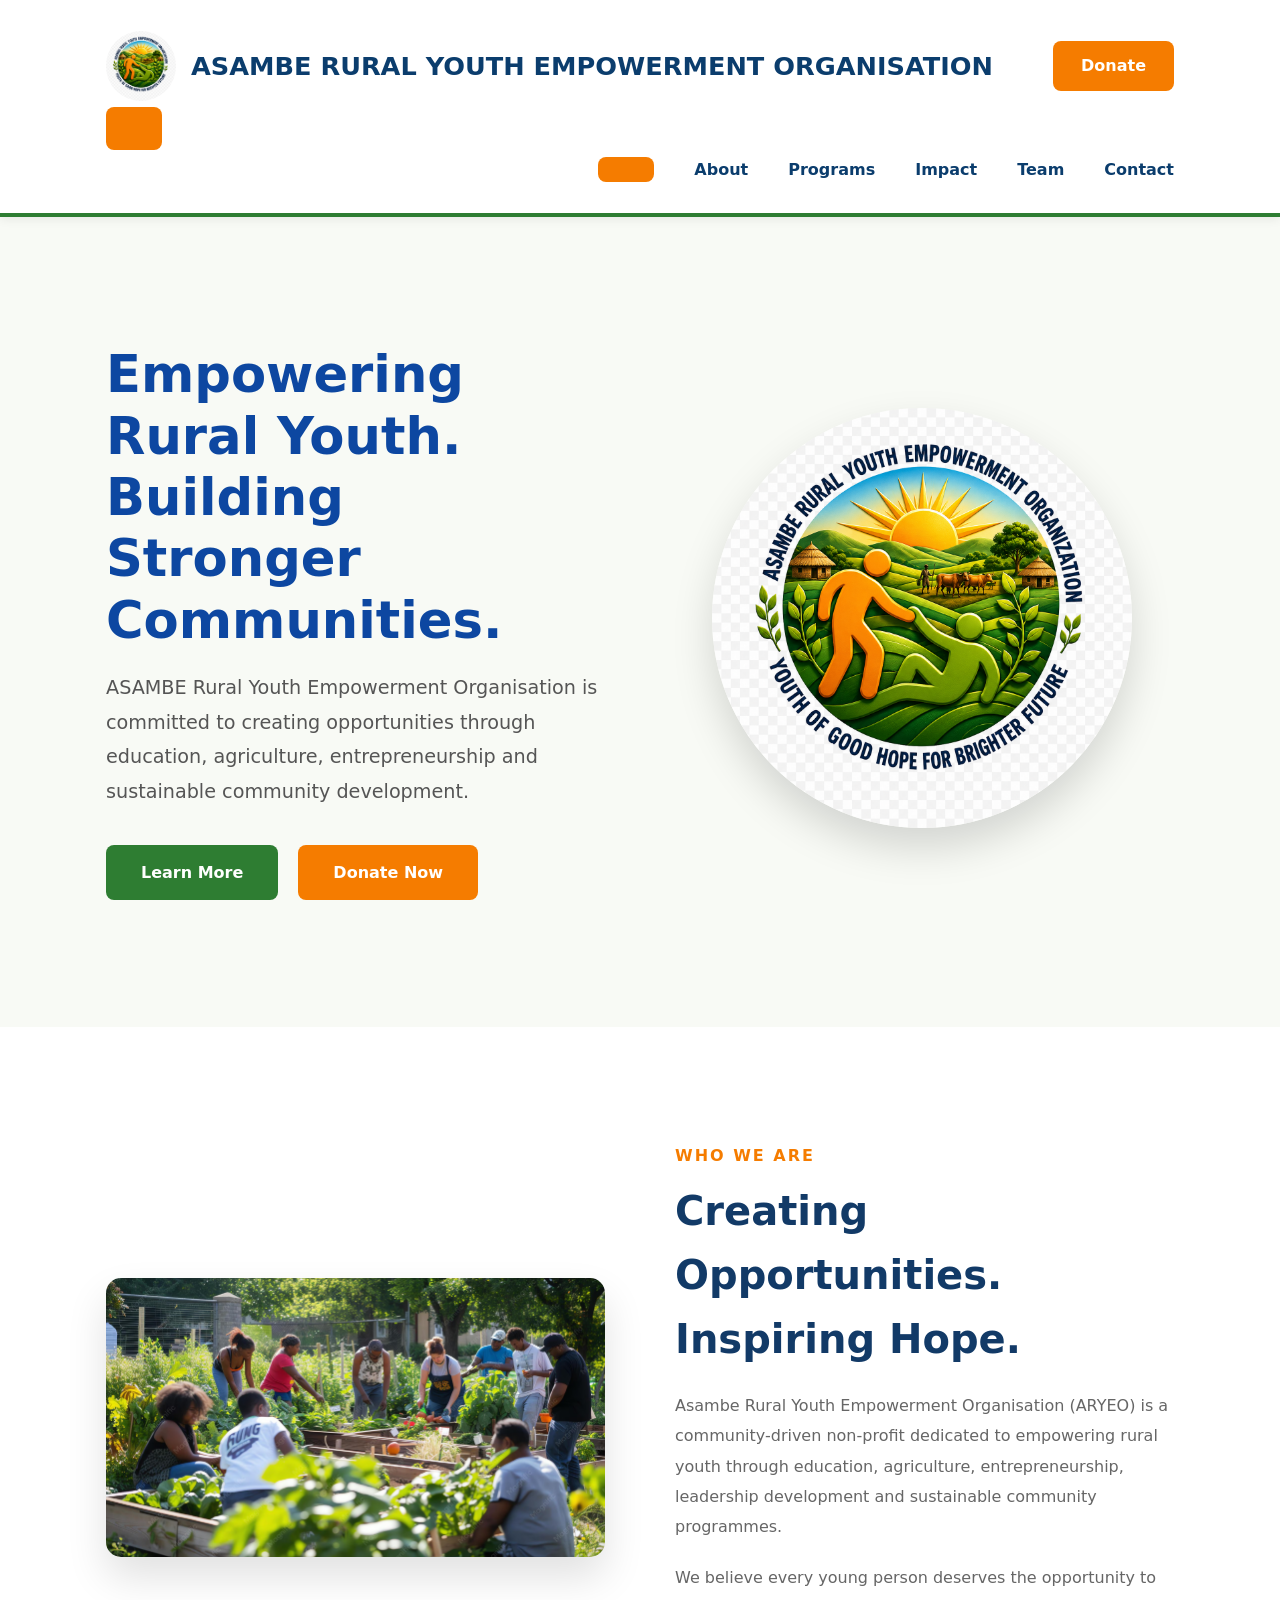
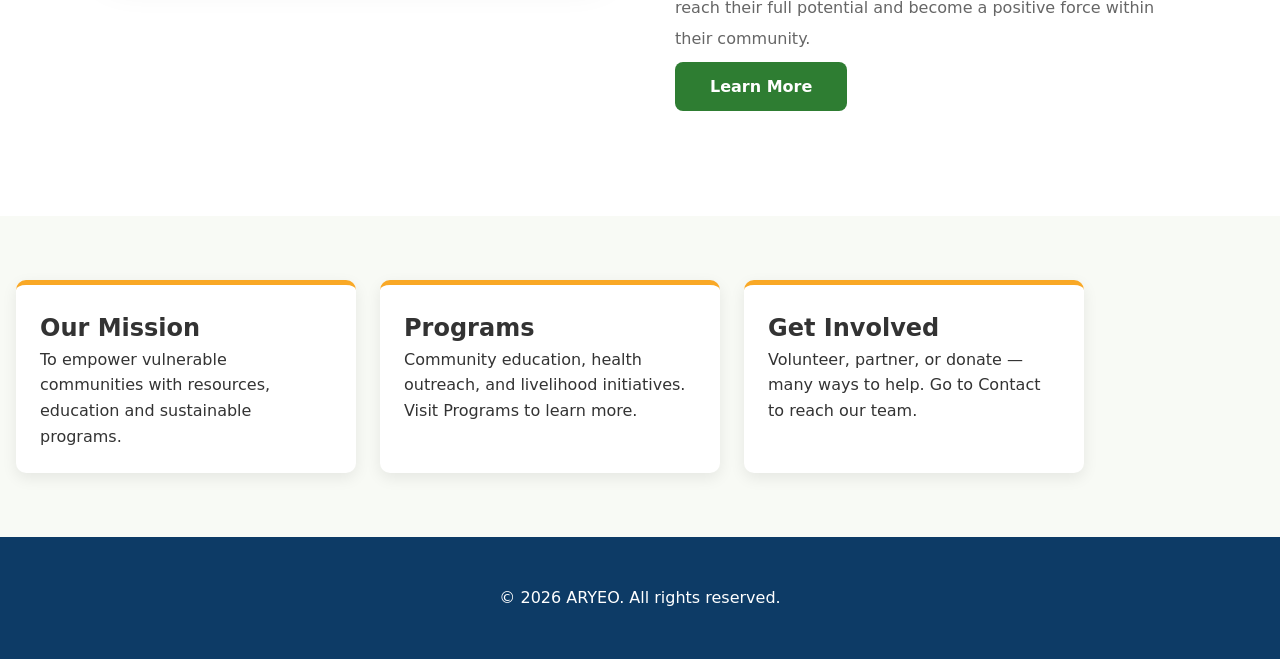
==== index.html @ 44b946b7 "Update index.html" ====
﻿<!doctype html>
<html lang="en">
<head>
  <meta charset="utf-8">
  <meta name="viewport" content="width=device-width,initial-scale=1">
  <title>ARYEO — Home</title>
  <meta name="description" content="Your NGO mission, programs and how to get involved.">
  <link rel="stylesheet" href="css/styles.css">
 <link rel="preconnect" href="https://fonts.googleapis.com">

<link rel="preconnect" href="https://fonts.gstatic.com" crossorigin>

<link href="https://fonts.googleapis.com/css2?family=Poppins:wght@300;400;500;600;700;800&display=swap" rel="stylesheet">
</head>
<body>
  <header class="site-header">
    <div class="container">

        <div class="top-header">

            <a class="brand" href="index.html">
                <img src="images/aryeo-logo.png" alt="ARYEO Logo">

                <div class="brand-text">
                    <h2>ASAMBE RURAL YOUTH EMPOWERMENT ORGANISATION</h2>
                </div>
            </a>

            <a class="donate-btn" href="donate.html">
                Donate
          <button class="menu-toggle" id="menu-toggle">

            <span></span>
            <span></span>
            <span></span>
        
        </button>

        </div>

        <nav class="main-nav">
            <a href="about.html">About</a>
            <a href="programs.html">Programs</a>
            <a href="impact.html">Impact</a>
            <a href="team.html">Team</a>
            <a href="contact.html">Contact</a>
        </nav>

    </div>
</header>

  <main>
    <section class="hero">

    <div class="container hero-content">

        <div class="hero-text">

            <h1>
                Empowering Rural Youth.<br>
                Building Stronger Communities.
            </h1>

            <p>
                ASAMBE Rural Youth Empowerment Organisation is committed to
                creating opportunities through education, agriculture,
                entrepreneurship and sustainable community development.
            </p>

            <div class="hero-buttons">

                <a href="about.html" class="primary">
                    Learn More
                </a>

                <a href="donate.html" class="secondary">
                    Donate Now
                </a>

            </div>

        </div>

        <div class="hero-image">

            <img src="images/aryeo-logo.png" alt="ARYEO Logo">

        </div>

    </div>

</section>
    <section class="about-preview">

    <div class="container about-content">

        <div class="about-image">
            <img src="images/about.jpg" alt="Community Development">
        </div>

        <div class="about-text">

            <h4>WHO WE ARE</h4>

            <h2>
                Creating Opportunities.<br>
                Inspiring Hope.
            </h2>

            <p>
                Asambe Rural Youth Empowerment Organisation (ARYEO) is a
                community-driven non-profit dedicated to empowering rural
                youth through education, agriculture, entrepreneurship,
                leadership development and sustainable community programmes.
            </p>

            <p>
                We believe every young person deserves the opportunity to
                reach their full potential and become a positive force within
                their community.
            </p>

            <a href="about.html" class="primary">
                Learn More
            </a>

        </div>

    </div>

</section>

    <section class="container cards">
      <article>
        <h2>Our Mission</h2>
        <p>To empower vulnerable communities with resources, education and sustainable programs.</p>
      </article>
      <article>
        <h2>Programs</h2>
        <p>Community education, health outreach, and livelihood initiatives. Visit Programs to learn more.</p>
      </article>
      <article>
        <h2>Get Involved</h2>
        <p>Volunteer, partner, or donate — many ways to help. Go to Contact to reach our team.</p>
      </article>
    </section>
  </main>

  <footer class="site-footer">
    <div class="container">
      <p>&copy; <span id="year"></span> ARYEO. All rights reserved.</p>
    </div>
  </footer>

  <script>document.getElementById('year').textContent = new Date().getFullYear();</script>
  <script src="js/script.js"></script>
</body>
</html>
---- css/styles.css ----
/* ==========================================
   ARYEO NGO WEBSITE STYLES
   ========================================== */

:root{
    --primary:#2E7D32;
    --secondary:#7CB342;
    --accent:#F9A825;
    --orange:#EF6C00;
    --dark:#0D3B66;
    --text:#333333;
    --muted:#666666;
    --bg:#F8FAF5;
    --white:#FFFFFF;

    --max-width:1100px;
    --container-padding:1rem;
}

/* Reset */

*{
    margin:0;
    padding:0;
    box-sizing:border-box;
}
body{
    font-family:'Poppins',sans-serif;
}

body{
    font-family:system-ui,-apple-system,Segoe UI,Roboto,Arial,sans-serif;
    background:var(--bg);
    color:var(--text);
    line-height:1.6;
}

.container{
    max-width:var(--max-width);
    margin:auto;
    padding:var(--container-padding);
}

/* ==========================
   HEADER
   ========================== */

.site-header{
    background:#fff;
    border-bottom:4px solid #2E7D32;
    box-shadow:0 2px 10px rgba(0,0,0,.08);
}

.top-header{
    display:flex;
    justify-content:space-between;
    align-items:center;
    width:100%;
    padding:15px 0;
}

.brand{
    display:flex;
    align-items:center;
    gap:15px;
    text-decoration:none;
    flex:1;
}
.brand img{
    width:70px;
    height:70px;
    border-radius:50%;
    object-fit:cover;
}

.brand-text h2{
    margin:0;
    color:#0B3D6D;
    font-size:1.6rem;
    font-weight:700;
}

.brand-text p{
    margin:4px 0 0;
    color:#2E7D32;
    font-size:1rem;
    font-weight:600;
    letter-spacing:1px;
}

.main-nav{
    display:flex;
    justify-content:center;
    gap:40px;
    padding:15px 0;
}

.main-nav a{
    color:#0B3D6D;
    text-decoration:none;
    font-weight:600;
    transition:.3s;
}

.main-nav a:hover{
    color:#F57C00;
}

.donate-btn{
    margin-left:auto;
    background:#F57C00;
    color:#fff;
    text-decoration:none;
    padding:12px 28px;
    border-radius:8px;
    font-weight:700;
}

.donate-btn:hover{
    background:#E66A00;
}

/* ================= HERO SECTION ================= */

.hero{

min-height:90vh;

display:flex;

align-items:center;

}
.hero-content{
    display:flex;
    justify-content:space-between;
    align-items:center;
    gap:60px;
}

.hero-text{
    flex:1;
}

.hero-text h1{
    font-size:3.2rem;
    color:#0D47A1;
    margin-bottom:20px;
    line-height:1.2;
}

.hero-text p{
    font-size:1.2rem;
    color:#555;
    line-height:1.8;
    margin-bottom:35px;
    max-width:600px;
}

.hero-buttons{
    display:flex;
    gap:20px;
}

.primary{
    background:#2E7D32;
    color:white;
    padding:15px 35px;
    border-radius:8px;
    text-decoration:none;
    font-weight:bold;
    transition:.3s;
}

.primary:hover{
    background:#256528;
}

.secondary{
    background:#F57C00;
    color:white;
    padding:15px 35px;
    border-radius:8px;
    text-decoration:none;
    font-weight:bold;
    transition:.3s;
}

.secondary:hover{
    background:#d96a00;
}

.hero-image{
    flex:1;
    text-align:center;
}

.hero-image img{
    width:420px;
    max-width:100%;
    border-radius:50%;
    box-shadow:0 20px 40px rgba(0,0,0,.15);
}

/* Mobile */

@media(max-width:900px){

.hero-content{
    flex-direction:column-reverse;
    text-align:center;
}

.hero-text h1{
    font-size:2.3rem;
}

.hero-text p{
    margin:auto;
    margin-bottom:30px;
}

.hero-buttons{
    justify-content:center;
}

.hero-image img{
    width:280px;
}

}

/* ==========================
   CARDS
   ========================== */

.cards{
    display:grid;
    grid-template-columns:repeat(auto-fit,minmax(250px,1fr));
    gap:1.5rem;
    margin:3rem 0;
}

.cards article{
    background:white;
    padding:1.5rem;
    border-radius:10px;
    border-top:5px solid var(--accent);
    box-shadow:0 5px 15px rgba(0,0,0,.08);
    transition:.3s;
}

.cards article:hover{
    transform:translateY(-5px);
}

.card{
    background:white;
    padding:1.5rem;
    border-radius:10px;
    box-shadow:0 5px 15px rgba(0,0,0,.08);
}

/* ==========================
   LAYOUT
   ========================== */

.two-col{
    display:grid;
    grid-template-columns:1fr 320px;
    gap:2rem;
}

/* ==========================
   FORMS
   ========================== */

form{
    background:white;
    padding:2rem;
    border-radius:10px;
    box-shadow:0 5px 15px rgba(0,0,0,.08);
}

label{
    display:block;
    margin-bottom:.5rem;
    font-weight:600;
}

input[type="text"],
input[type="email"],
textarea{
    width:100%;
    padding:.8rem;
    margin-bottom:1rem;
    border:1px solid #ddd;
    border-radius:6px;
}

textarea{
    resize:vertical;
}

button{
    background:var(--primary);
    color:white;
    border:none;
    padding:.8rem 1.5rem;
    border-radius:6px;
    cursor:pointer;
    transition:.3s;
}

button:hover{
    background:#256628;
}

/* ==========================
   FOOTER
   ========================== */

.site-footer{
    background:var(--dark);
    color:white;
    text-align:center;
    padding:2rem 0;
    margin-top:3rem;
}

/* ==========================
   RESPONSIVE
   ========================== */

@media(max-width:800px){

    .two-col{
        grid-template-columns:1fr;
    }

}

@media(max-width:700px){

    .header-inner{
        flex-direction:column;
        align-items:flex-start;
    }

    .main-nav{
        margin-top:1rem;
    }

    .main-nav a{
        display:block;
        margin:.5rem 0;
    }

}
/* ================= ABOUT PREVIEW ================= */

.about-preview{
    padding:100px 0;
    background:white;
}

.about-content{
    display:flex;
    align-items:center;
    gap:70px;
}

.about-image{
    flex:1;
}

.about-image img{
    width:100%;
    border-radius:15px;
    box-shadow:0 20px 40px rgba(0,0,0,.12);
}

.about-text{
    flex:1;
}

.about-text h4{
    color:#F57C00;
    margin-bottom:10px;
    letter-spacing:2px;
}

.about-text h2{
    color:#123A67;
    font-size:2.5rem;
    margin-bottom:20px;
}

.about-text p{
    color:#666;
    line-height:1.9;
    margin-bottom:20px;
}

@media(max-width:900px){

.about-content{
    flex-direction:column;
}

}
.main-nav a.active{

    color:#2E7D32;

    font-weight:bold;

}
.site-header.sticky{

    position:fixed;

    top:0;

    width:100%;

    z-index:999;

    box-shadow:0 5px 15px rgba(0,0,0,.15);

}
section{

    opacity:0;

    transform:translateY(40px);

    transition:.8s;

}

section.show{

    opacity:1;

    transform:translateY(0);

}
/* ==========================
   Mobile Navigation
========================== */

.menu-toggle{
    display:none;
    background:none;
    border:none;
    font-size:2rem;
    cursor:pointer;
    color:var(--dark);
}

@media(max-width:900px){

    .top-header{
        display:flex;
        justify-content:space-between;
        align-items:center;
    }

    .brand-text h2{
        font-size:1.2rem;
    }

    .donate-btn{
        display:none;
    }

    .menu-toggle{
        display:block;
    }

    .main-nav{

        display:none;
        flex-direction:column;
        text-align:center;
        padding:20px 0;
        background:white;
        gap:15px;

    }

    .main-nav.active{

        display:flex;

    }

}
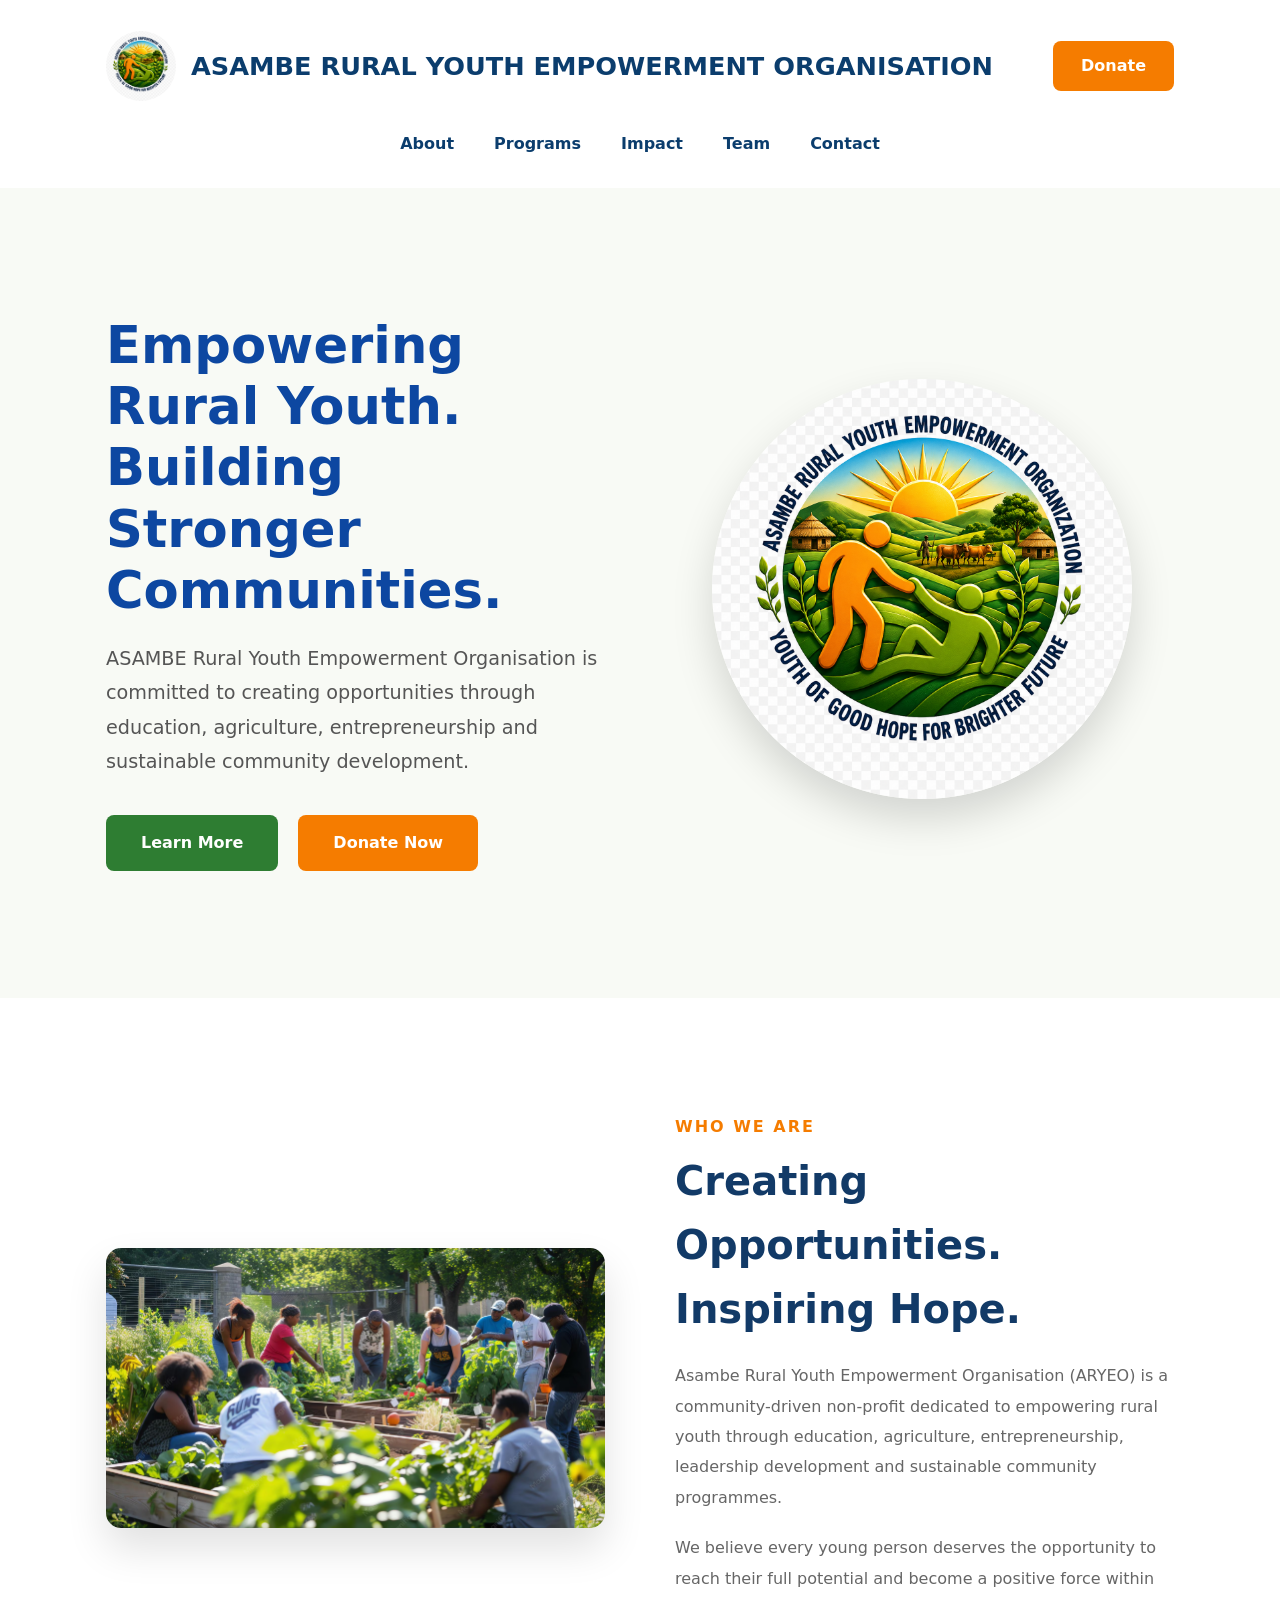
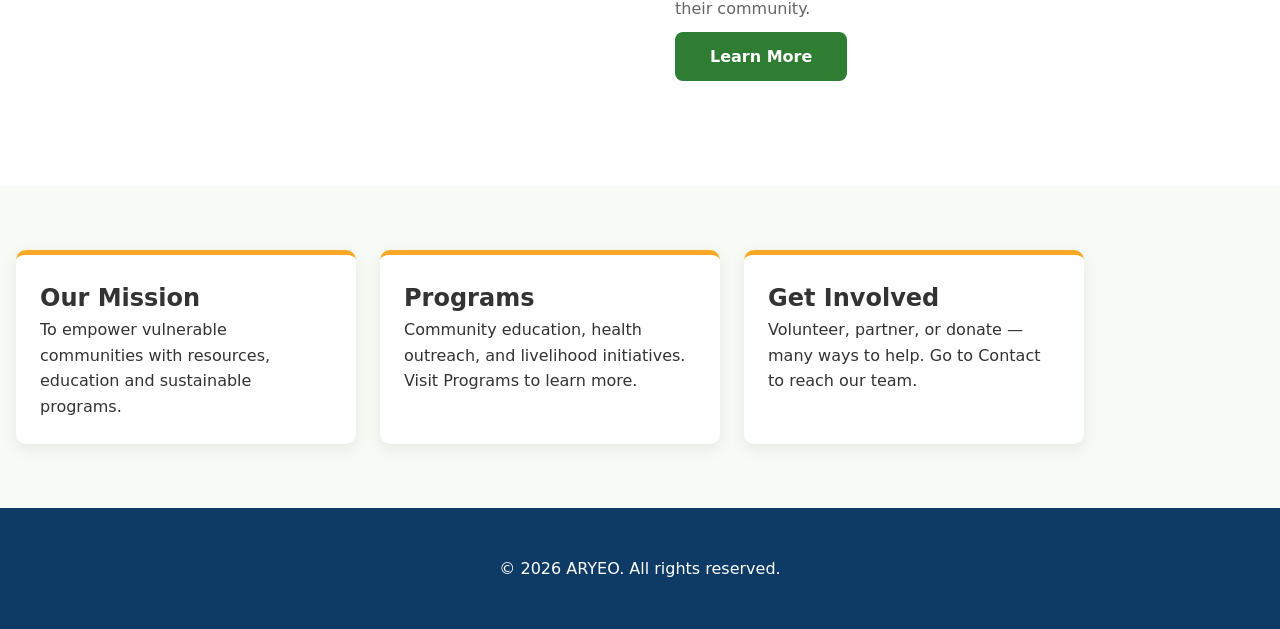
==== commit 96369652: "Fix HTML formatting and structure" ====
--- a/index.html
+++ b/index.html
@@ -28,6 +28,7 @@
 
             <a class="donate-btn" href="donate.html">
                 Donate
+            </a>
           <button class="menu-toggle" id="menu-toggle">
 
             <span></span>
--- a/css/styles.css
+++ b/css/styles.css
@@ -36,19 +36,36 @@
 }
 
 .container{
+
+    position:relative;
+
     max-width:var(--max-width);
     margin:auto;
     padding:var(--container-padding);
+
 }
 
 /* ==========================
    HEADER
    ========================== */
-
 .site-header{
-    background:#fff;
-    border-bottom:4px solid #2E7D32;
-    box-shadow:0 2px 10px rgba(0,0,0,.08);
+
+    position:sticky;
+
+    top:0;
+
+    z-index:999;
+
+    background:white;
+
+    transition:.3s;
+
+}
+
+.site-header.sticky{
+
+    box-shadow:0 10px 25px rgba(0,0,0,.08);
+
 }
 
 .top-header{
@@ -446,20 +463,57 @@
     transform:translateY(0);
 
 }
-/* ==========================
-   Mobile Navigation
-========================== */
+/* =====================================
+   MOBILE MENU
+===================================== */
 
 .menu-toggle{
     display:none;
     background:none;
     border:none;
-    font-size:2rem;
     cursor:pointer;
-    color:var(--dark);
-}
-
-@media(max-width:900px){
+    padding:8px;
+}
+
+.menu-toggle span{
+    display:block;
+    width:28px;
+    height:3px;
+    margin:6px 0;
+    background:#0D3B66;
+    border-radius:20px;
+    transition:.3s;
+}
+
+/* Animation */
+
+.menu-toggle.active span:nth-child(1){
+    transform:translateY(9px) rotate(45deg);
+}
+
+.menu-toggle.active span:nth-child(2){
+    opacity:0;
+}
+
+.menu-toggle.active span:nth-child(3){
+    transform:translateY(-9px) rotate(-45deg);
+}
+
+/* Desktop */
+
+@media (min-width:901px){
+
+    .main-nav{
+        display:flex !important;
+        justify-content:center;
+        gap:40px;
+    }
+
+}
+
+/* Mobile */
+
+@media (max-width:900px){
 
     .top-header{
         display:flex;
@@ -467,8 +521,17 @@
         align-items:center;
     }
 
+    .brand{
+        flex:1;
+    }
+
+    .brand img{
+        width:55px;
+        height:55px;
+    }
+
     .brand-text h2{
-        font-size:1.2rem;
+        font-size:1rem;
     }
 
     .donate-btn{
@@ -481,19 +544,39 @@
 
     .main-nav{
 
-        display:none;
+        display:flex;
         flex-direction:column;
+
+        position:absolute;
+        left:0;
+        top:100%;
+
+        width:100%;
+
+        background:white;
+
+        box-shadow:0 8px 20px rgba(0,0,0,.08);
+
+        max-height:0;
+        overflow:hidden;
+
+        transition:max-height .35s ease;
+    }
+
+    .main-nav.active{
+
+        max-height:400px;
+
+    }
+
+    .main-nav a{
+
+        padding:18px;
+
+        border-bottom:1px solid #eee;
+
         text-align:center;
-        padding:20px 0;
-        background:white;
-        gap:15px;
-
-    }
-
-    .main-nav.active{
-
-        display:flex;
-
-    }
-
-}
+
+    }
+
+}
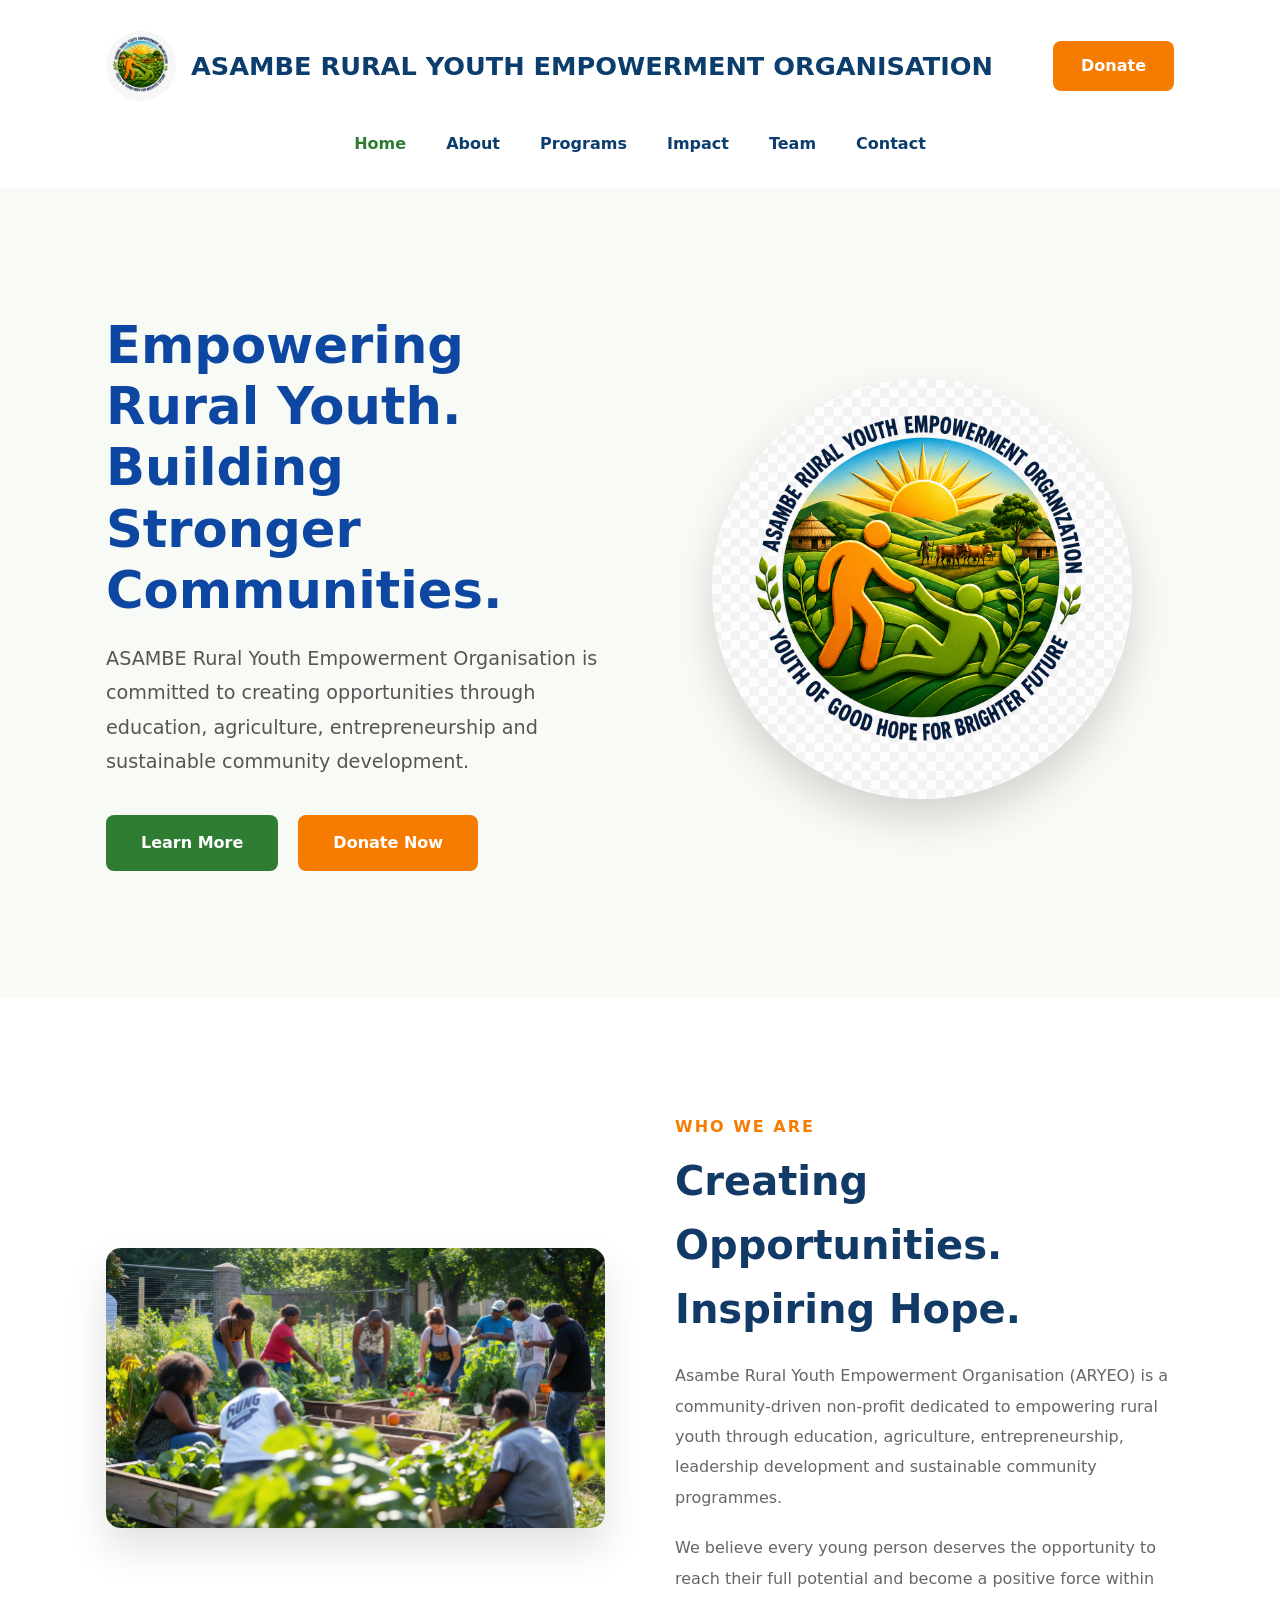
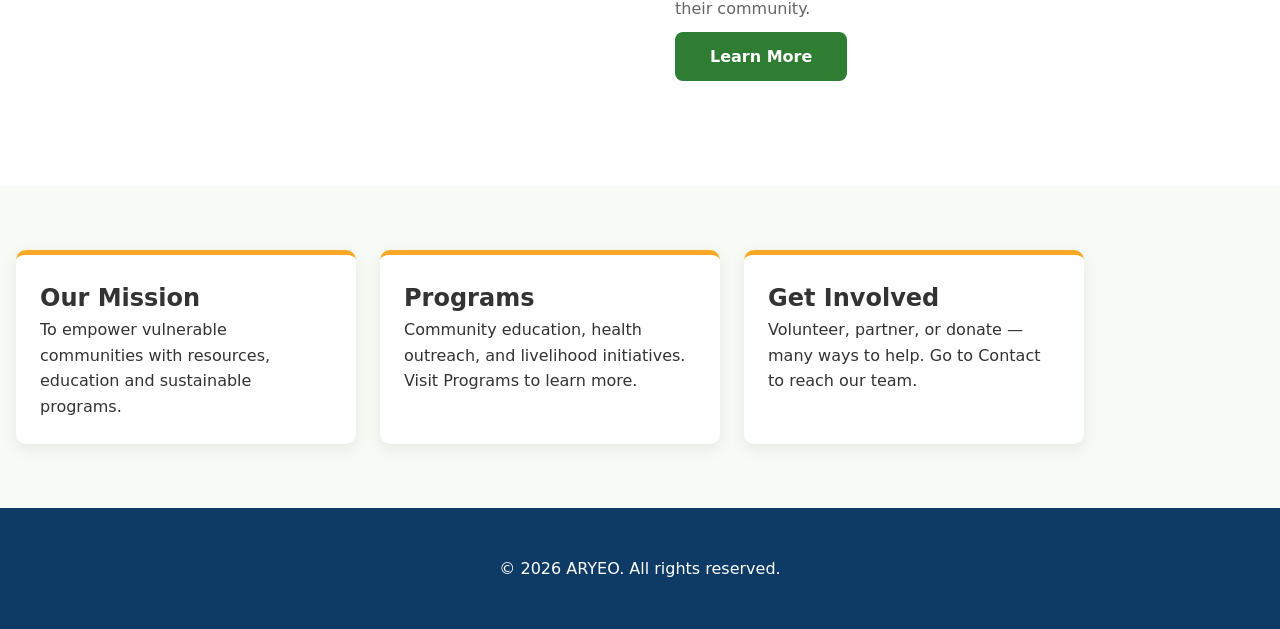
==== commit af028ff5: "Fix HTML formatting and update content structure" ====
--- a/index.html
+++ b/index.html
@@ -39,13 +39,14 @@
 
         </div>
 
-        <nav class="main-nav">
-            <a href="about.html">About</a>
-            <a href="programs.html">Programs</a>
-            <a href="impact.html">Impact</a>
-            <a href="team.html">Team</a>
-            <a href="contact.html">Contact</a>
-        </nav>
+ <nav class="main-nav">
+    <a href="index.html">Home</a>
+    <a href="about.html">About</a>
+    <a href="programs.html">Programs</a>
+    <a href="impact.html">Impact</a>
+    <a href="team.html">Team</a>
+    <a href="contact.html">Contact</a>
+</nav>
 
     </div>
 </header>
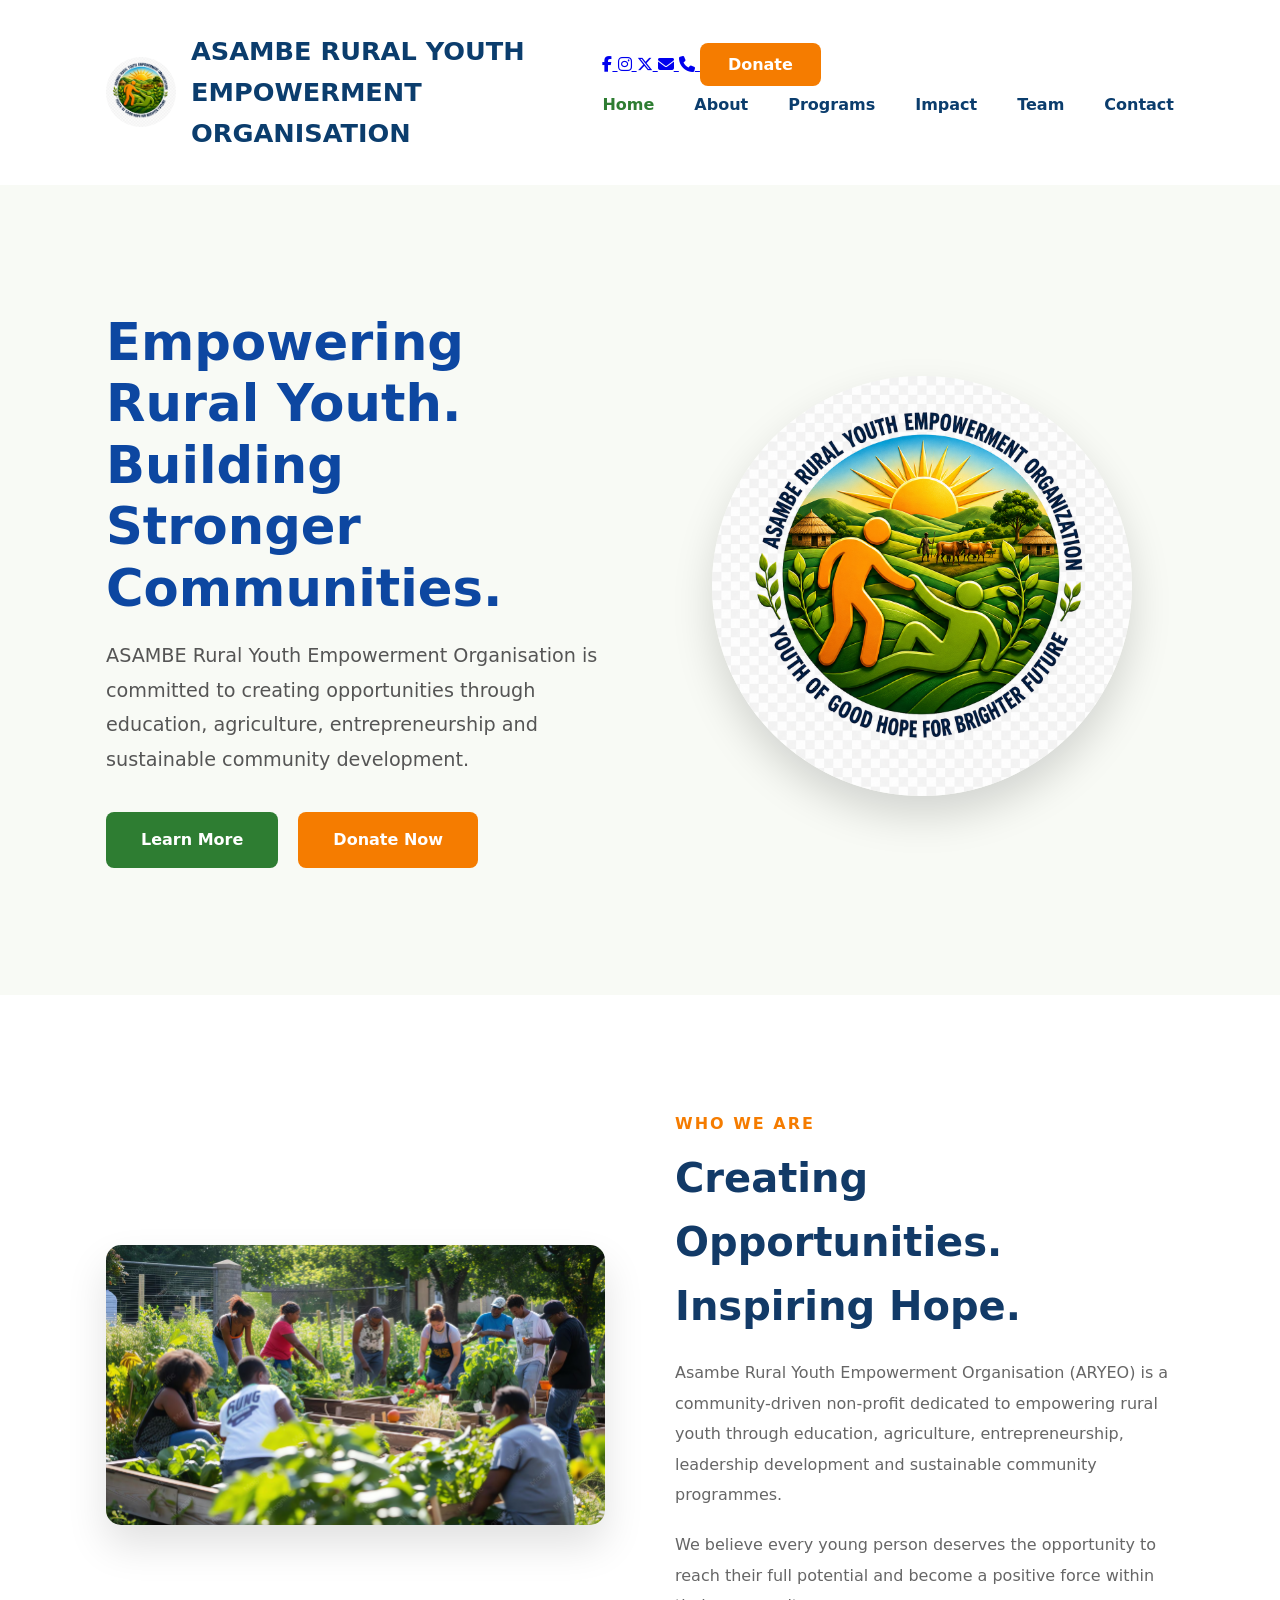
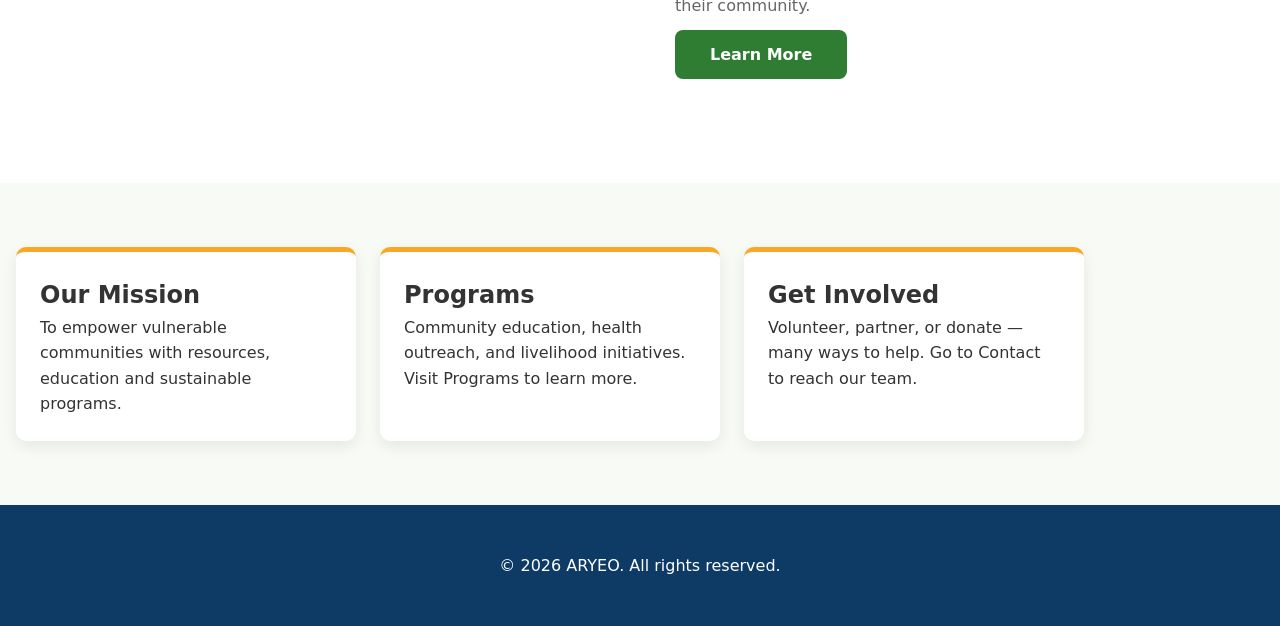
==== commit d9d73939: "Enhance header with social media links Added social media links and updated header structure." ====
--- a/index.html
+++ b/index.html
@@ -25,7 +25,32 @@
                     <h2>ASAMBE RURAL YOUTH EMPOWERMENT ORGANISATION</h2>
                 </div>
             </a>
+         <link rel="stylesheet"
+href="https://cdnjs.cloudflare.com/ajax/libs/font-awesome/6.7.2/css/all.min.css">
+           </a>
 
+            <div class="header-right">
+
+                <div class="social-icons">
+                    <a href="https://facebook.com/YourPage" target="_blank">
+                        <i class="fab fa-facebook-f"></i>
+                    </a>
+
+                    <a href="https://instagram.com/YourPage" target="_blank">
+                        <i class="fab fa-instagram"></i>
+                    </a>
+
+                    <a href="https://x.com/YourPage" target="_blank">
+                        <i class="fab fa-x-twitter"></i>
+                    </a>
+
+                    <a href="mailto:info@aryeo.org">
+                        <i class="fas fa-envelope"></i>
+                    </a>
+
+                    <a href="tel:+27123456789">
+                        <i class="fas fa-phone"></i>
+                    </a>
             <a class="donate-btn" href="donate.html">
                 Donate
             </a>
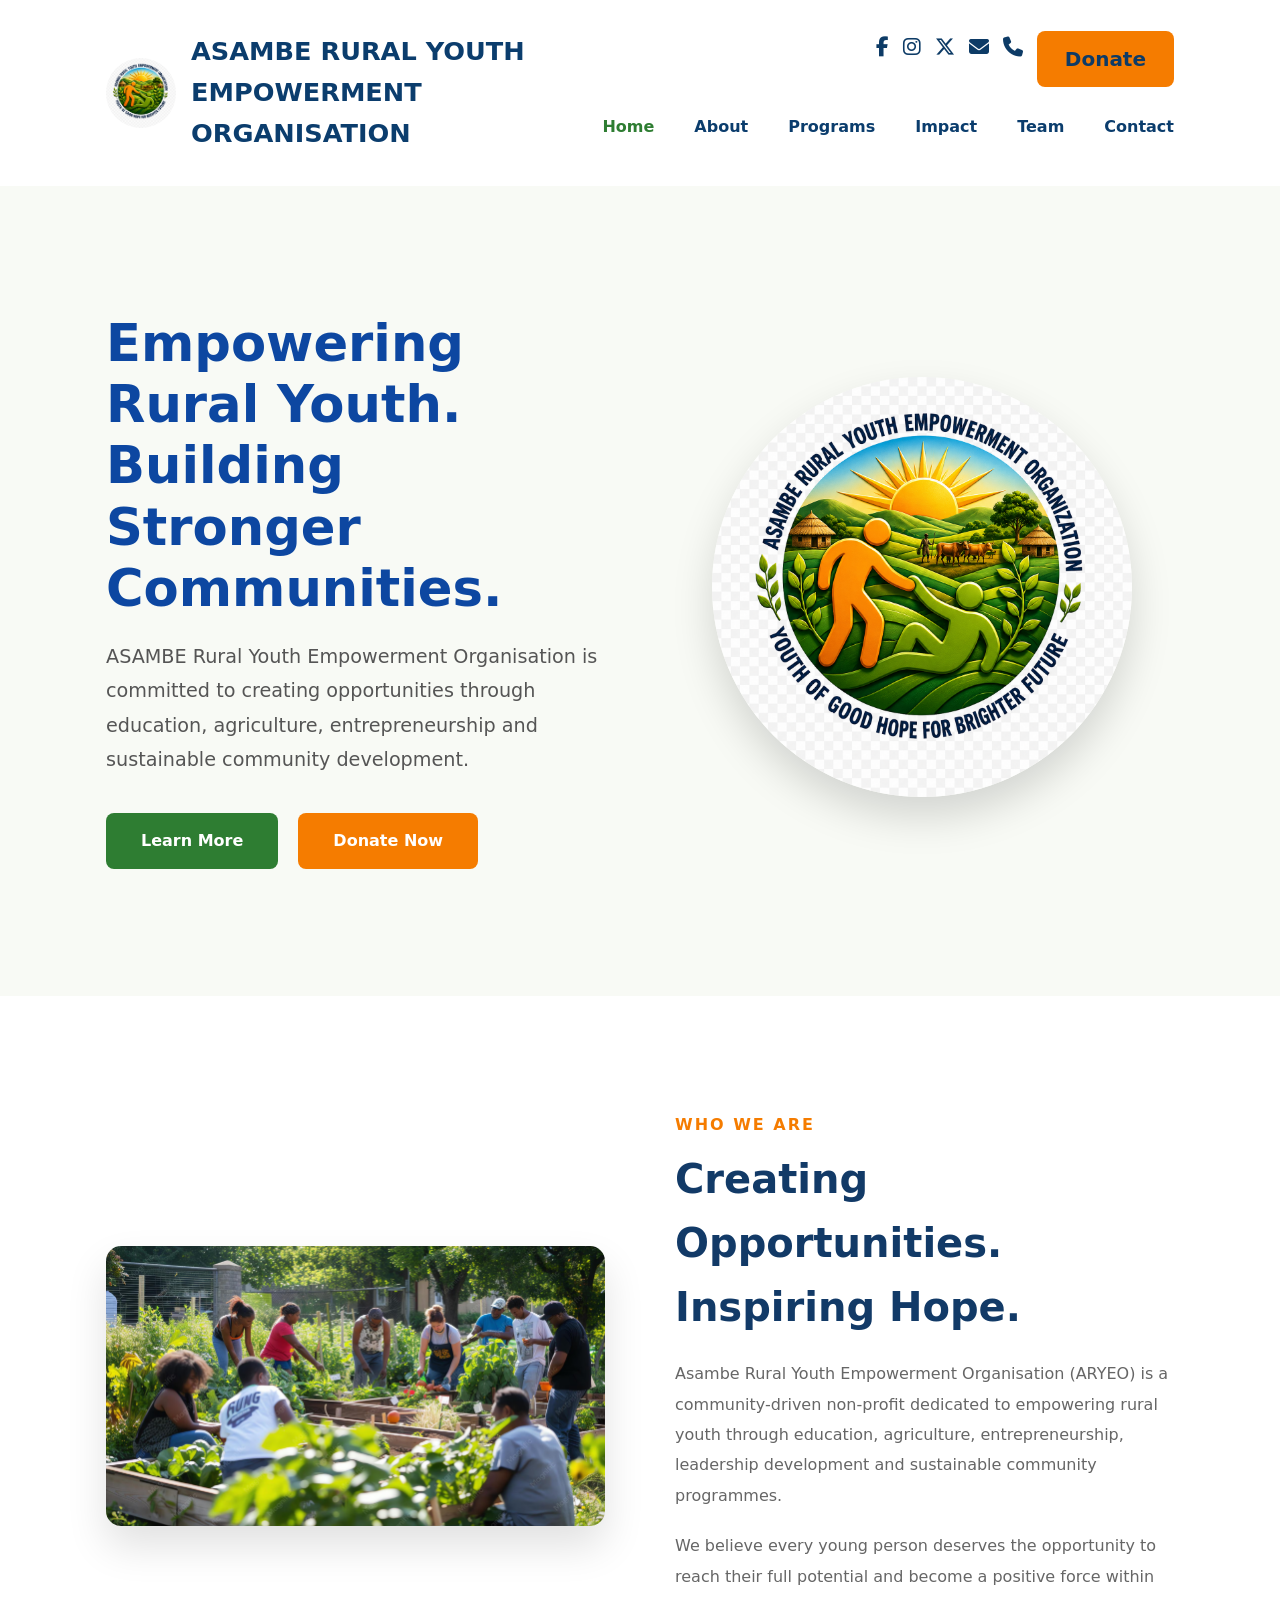
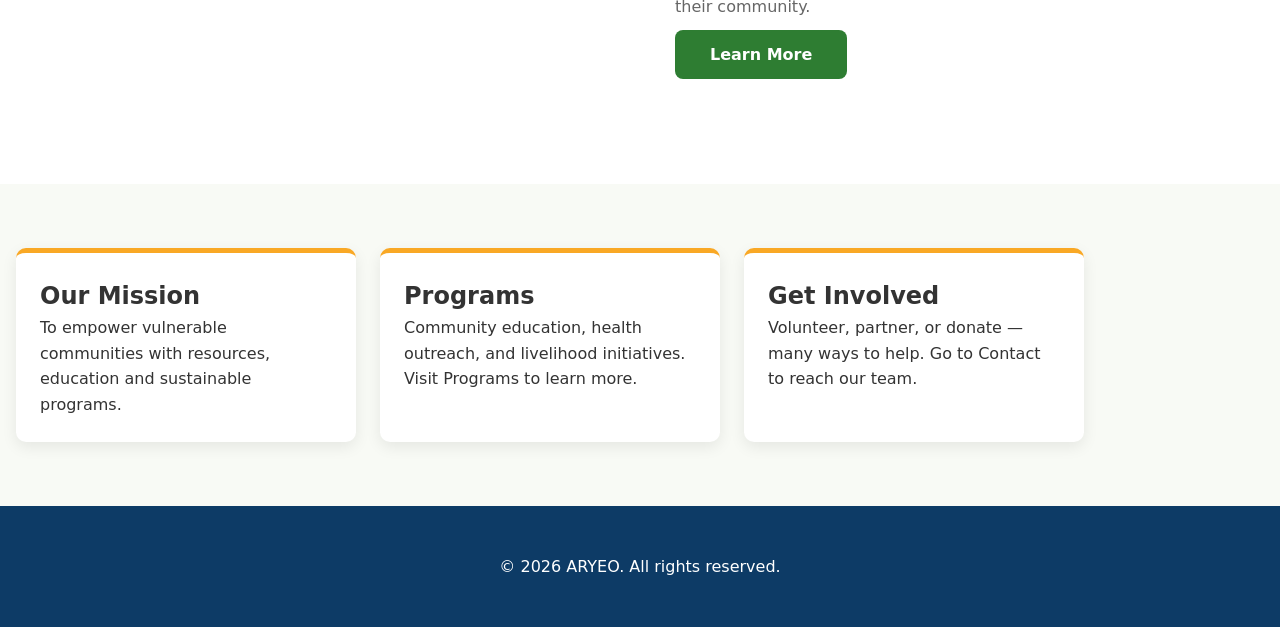
==== commit 6fec6f4f: "Update index.html with favicon and structure improvements Added favicon link and improved HTML struc" ====
--- a/index.html
+++ b/index.html
@@ -4,6 +4,7 @@
   <meta charset="utf-8">
   <meta name="viewport" content="width=device-width,initial-scale=1">
   <title>ARYEO — Home</title>
+  <link rel="icon" type="image/png" href="images/aryeo-logo.png">
   <meta name="description" content="Your NGO mission, programs and how to get involved.">
   <link rel="stylesheet" href="css/styles.css">
  <link rel="preconnect" href="https://fonts.googleapis.com">
--- a/css/styles.css
+++ b/css/styles.css
@@ -580,3 +580,25 @@
     }
 
 }
+.header-right{
+    display:flex;
+    flex-direction:column;
+    align-items:flex-end;
+    gap:12px;
+}
+
+.social-icons{
+    display:flex;
+    gap:14px;
+}
+
+.social-icons a{
+    color:#0D3B66;
+    font-size:20px;
+    transition:.3s;
+}
+
+.social-icons a:hover{
+    color:#F57C00;
+    transform:translateY(-2px);
+}
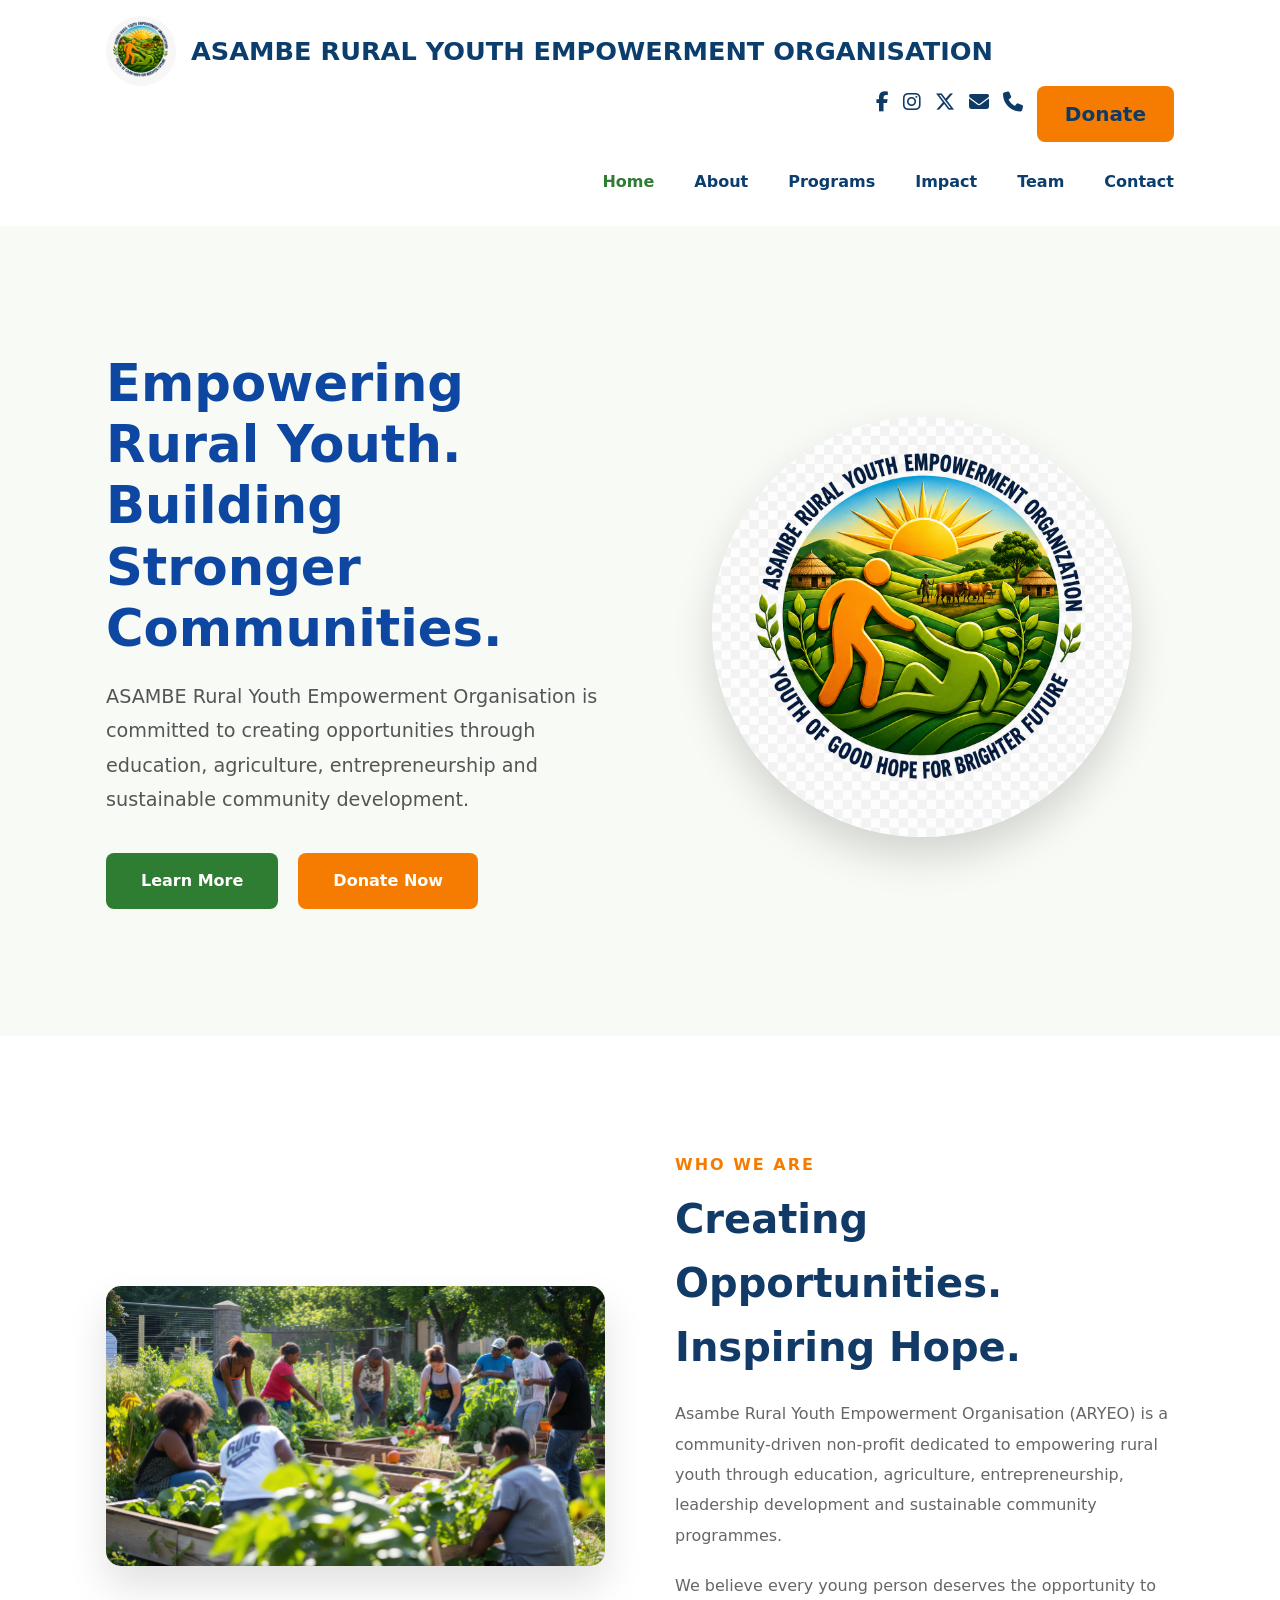
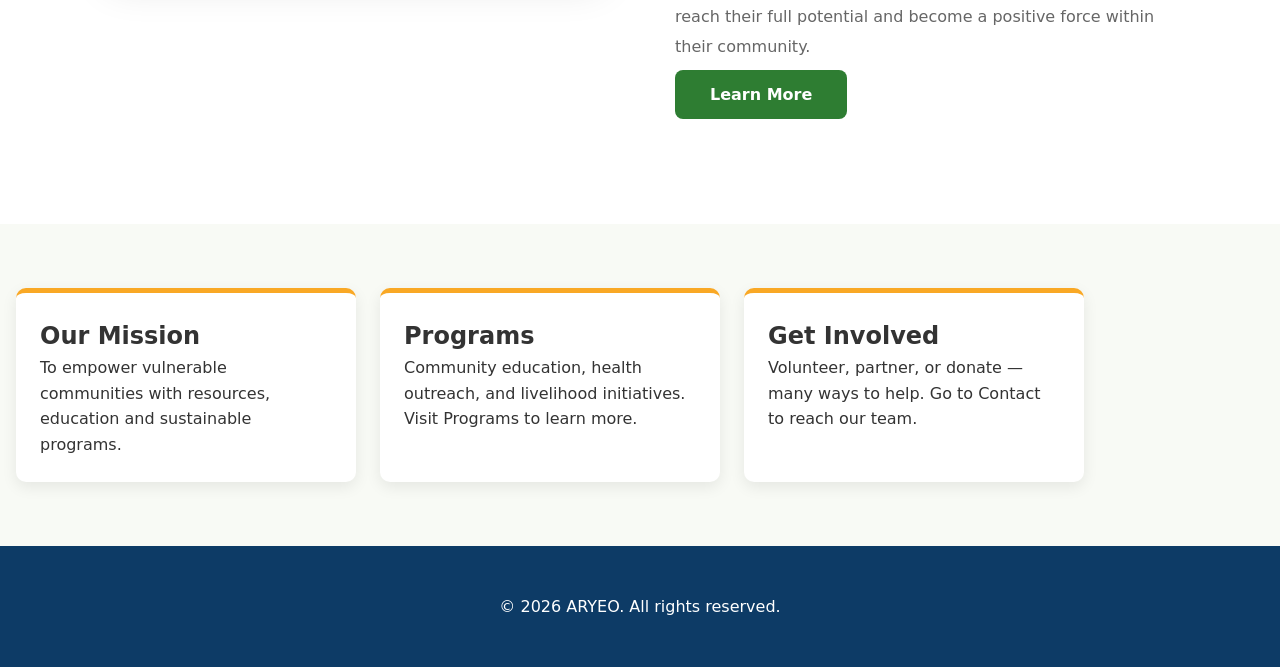
==== commit 8cf1c41b: "Fix HTML formatting and structure issues" ====
--- a/index.html
+++ b/index.html
@@ -17,7 +17,7 @@
   <header class="site-header">
     <div class="container">
 
-        <div class="top-header">
+        <div class="hearder-right">
 
             <a class="brand" href="index.html">
                 <img src="images/aryeo-logo.png" alt="ARYEO Logo">
